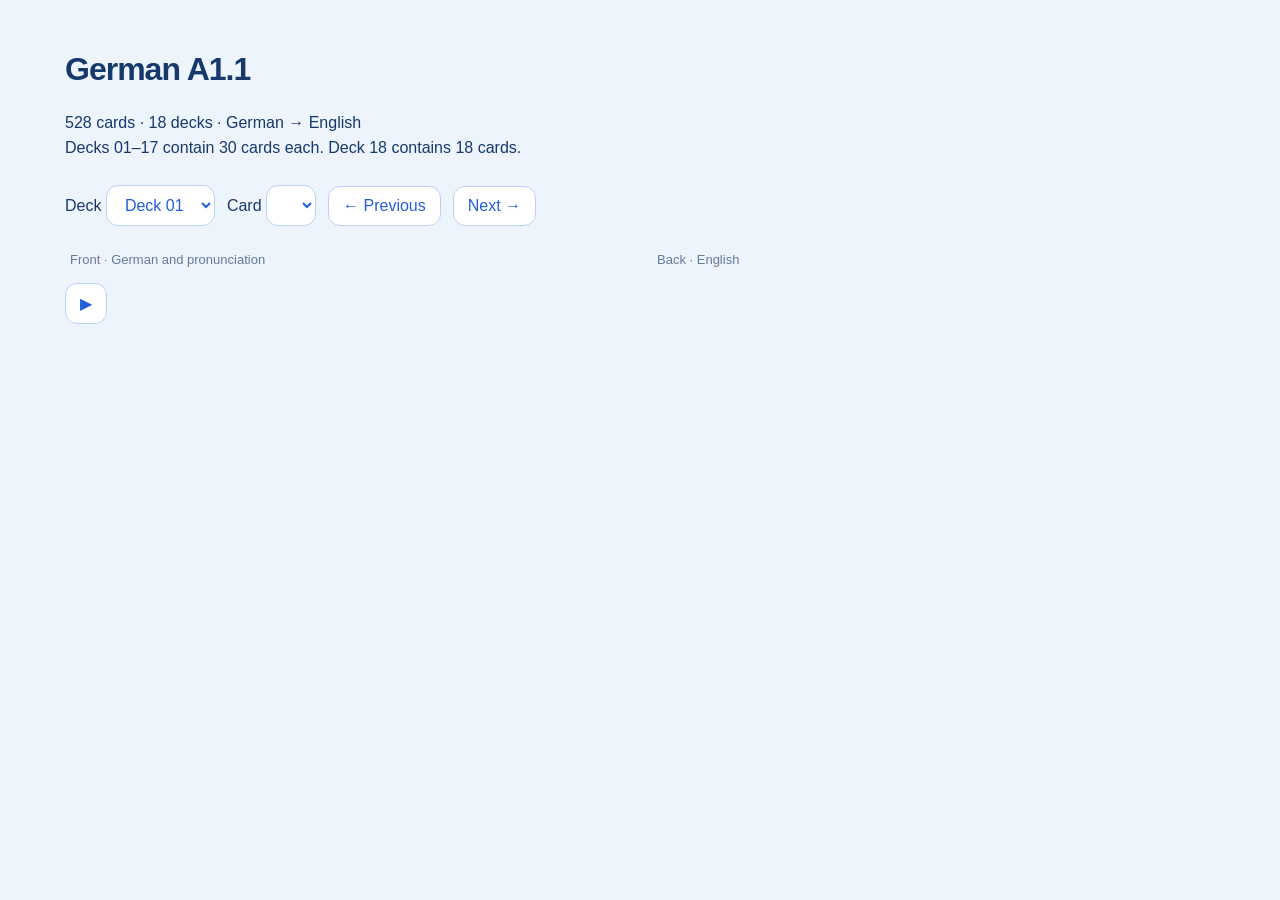
==== anki/a1.1/preview-template.html @ b1dc0d05 "Initial commit: German vocabulary and Anki study decks" ====
<!doctype html>
<html lang="en">
<meta charset="utf-8">
<meta name="viewport" content="width=device-width,initial-scale=1">
<title>German A1.1 · 18 study decks</title>
<style>
/* CARD_STYLES */
body { margin:0; background:#eef4fc; color:#16396c; font-family:-apple-system,BlinkMacSystemFont,"Segoe UI",sans-serif; }
main { max-width:1150px; margin:auto; padding:30px 20px; }
h1 { font-size:32px; letter-spacing:-1px; }
p { line-height:1.6; }
.controls { display:flex; flex-wrap:wrap; align-items:center; gap:12px; margin:24px 0; }
select,button { font:inherit; padding:10px 14px; border:1px solid #b9d2fa; border-radius:12px; background:white; color:#245edb; }
button { cursor:pointer; }
button:disabled { opacity:.45; cursor:default; }
.faces { display:grid; grid-template-columns:1fr 1fr; gap:24px; }
.caption { color:#637b9c; margin:0 0 12px 5px; font-size:13px; }
.status { color:#637b9c; font-size:13px; }
@media(max-width:700px) { .faces { grid-template-columns:1fr; } }
</style>
<main>
<h1>German A1.1</h1>
<p>528 cards · 18 decks · German → English<br>Decks 01–17 contain 30 cards each. Deck 18 contains 18 cards.</p>
<div class="controls"><label>Deck <select id="deck"></select></label><label>Card <select id="card"></select></label><button id="previous">← Previous</button><button id="next">Next →</button></div>
<div class="faces">
<section><p class="caption">Front · German and pronunciation</p><div class="sample-card theme-clean side-front" lang="de"><div class="word" id="german"></div><div class="forms" id="details"></div><div class="sound"><button class="pronounce" id="play" aria-label="Play German pronunciation">▶</button></div><p class="status" id="audio-status" aria-live="polite"></p></div></section>
<section><p class="caption">Back · English</p><div class="sample-card theme-clean side-back" lang="en"><div class="meaning" id="english"></div></div></section>
</div>
<p class="status" id="position"></p>
</main>
<script>
/* DATA */
const byId=id=>document.getElementById(id);
let index=0, audio;
function options(select,items) { select.replaceChildren(...items.map(([value,label])=>{const o=document.createElement('option');o.value=value;o.textContent=label;return o;})); }
options(byId('deck'),Array.from({length:18},(_,i)=>[i+1,'Deck '+String(i+1).padStart(2,'0')]));
function render() {
 if(audio) { audio.pause(); audio=null; }
 const c=DATA.cards[index];
 byId('deck').value=c.deck;
 options(byId('card'),DATA.cards.filter(x=>x.deck===c.deck).map(x=>[x.position,x.position-(x.deck-1)*30+' · '+x.headword]));
 byId('card').value=c.position;
 byId('german').textContent=c.headword;
 byId('details').textContent=c.details;
 byId('english').textContent=c.english;
 byId('play').disabled=!DATA.audio[c.audio];
 byId('audio-status').textContent=DATA.audio[c.audio]?'Click to hear German.':'Pronunciation clip awaiting generation.';
 byId('position').textContent='Card '+c.position+' of 528 · Source '+c.source_label;
 byId('previous').disabled=index===0; byId('next').disabled=index===DATA.cards.length-1;
}
byId('deck').onchange=()=>{index=(Number(byId('deck').value)-1)*30;render();};
byId('card').onchange=()=>{index=Number(byId('card').value)-1;render();};
byId('previous').onclick=()=>{if(index>0){index--;render();}};
byId('next').onclick=()=>{if(index<DATA.cards.length-1){index++;render();}};
byId('play').onclick=async()=>{
 if(audio){audio.pause();audio.currentTime=0;}
 audio=new Audio(DATA.audio[DATA.cards[index].audio]);
 try{await audio.play();}catch(e){byId('audio-status').textContent='Audio could not play in this browser.';}
};
render();
</script>
</html>
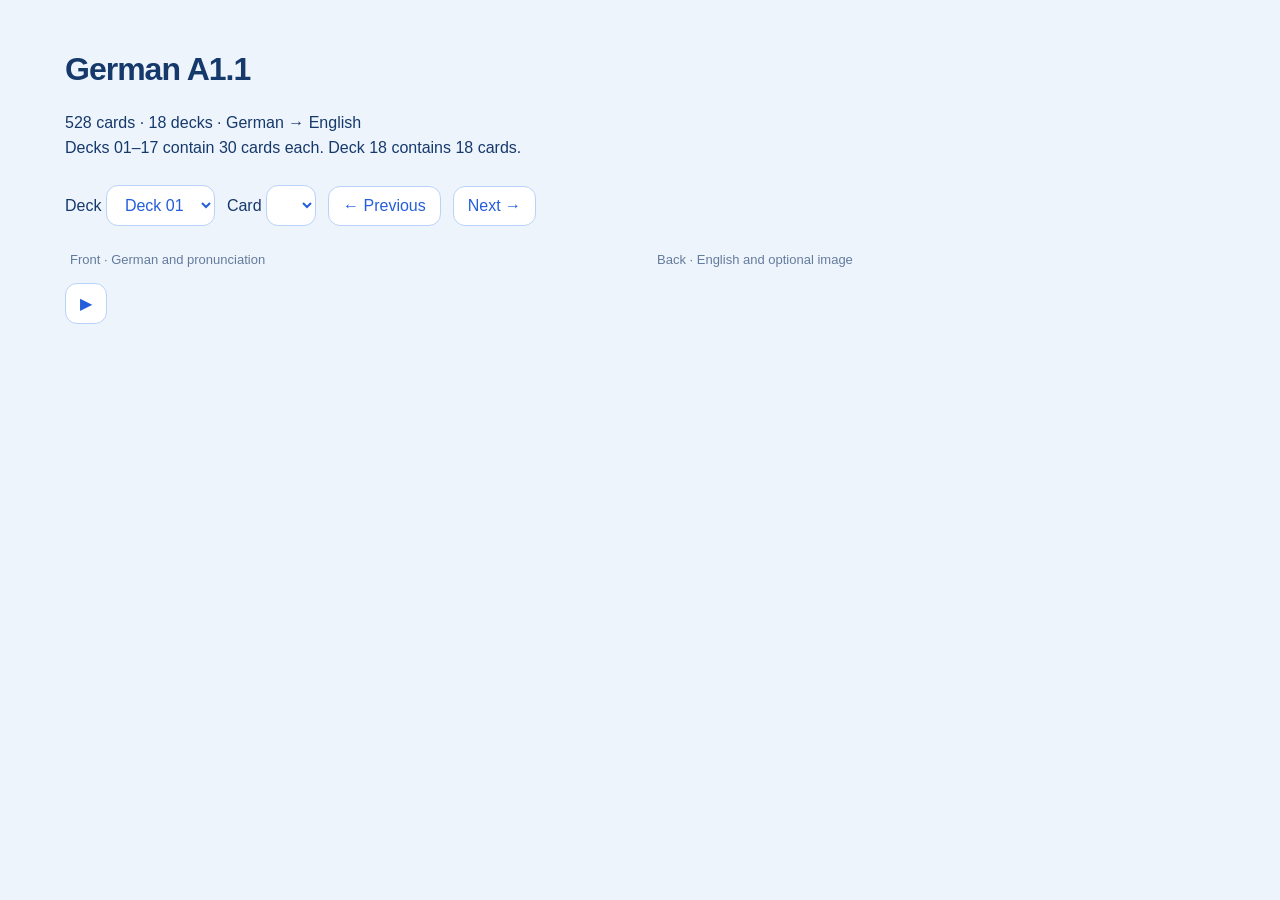
==== commit 9d9a6364: "deck01" ====
--- a/anki/a1.1/preview-template.html
+++ b/anki/a1.1/preview-template.html
@@ -24,7 +24,7 @@
 <div class="controls"><label>Deck <select id="deck"></select></label><label>Card <select id="card"></select></label><button id="previous">← Previous</button><button id="next">Next →</button></div>
 <div class="faces">
 <section><p class="caption">Front · German and pronunciation</p><div class="sample-card theme-clean side-front" lang="de"><div class="word" id="german"></div><div class="forms" id="details"></div><div class="sound"><button class="pronounce" id="play" aria-label="Play German pronunciation">▶</button></div><p class="status" id="audio-status" aria-live="polite"></p></div></section>
-<section><p class="caption">Back · English</p><div class="sample-card theme-clean side-back" lang="en"><div class="meaning" id="english"></div></div></section>
+<section><p class="caption">Back · English and optional image</p><div class="sample-card theme-clean side-back" lang="en"><div class="meaning" id="english"></div><div class="visual" id="visual" hidden></div></div></section>
 </div>
 <p class="status" id="position"></p>
 </main>
@@ -43,6 +43,15 @@
  byId('german').textContent=c.headword;
  byId('details').textContent=c.details;
  byId('english').textContent=c.english;
+ const visual=byId('visual');
+ visual.replaceChildren();
+ visual.hidden=!DATA.images[c.card_id];
+ if(DATA.images[c.card_id]) {
+  const img=document.createElement('img');
+  img.src=DATA.images[c.card_id];
+  img.alt='';
+  visual.append(img);
+ }
  byId('play').disabled=!DATA.audio[c.audio];
  byId('audio-status').textContent=DATA.audio[c.audio]?'Click to hear German.':'Pronunciation clip awaiting generation.';
  byId('position').textContent='Card '+c.position+' of 528 · Source '+c.source_label;
